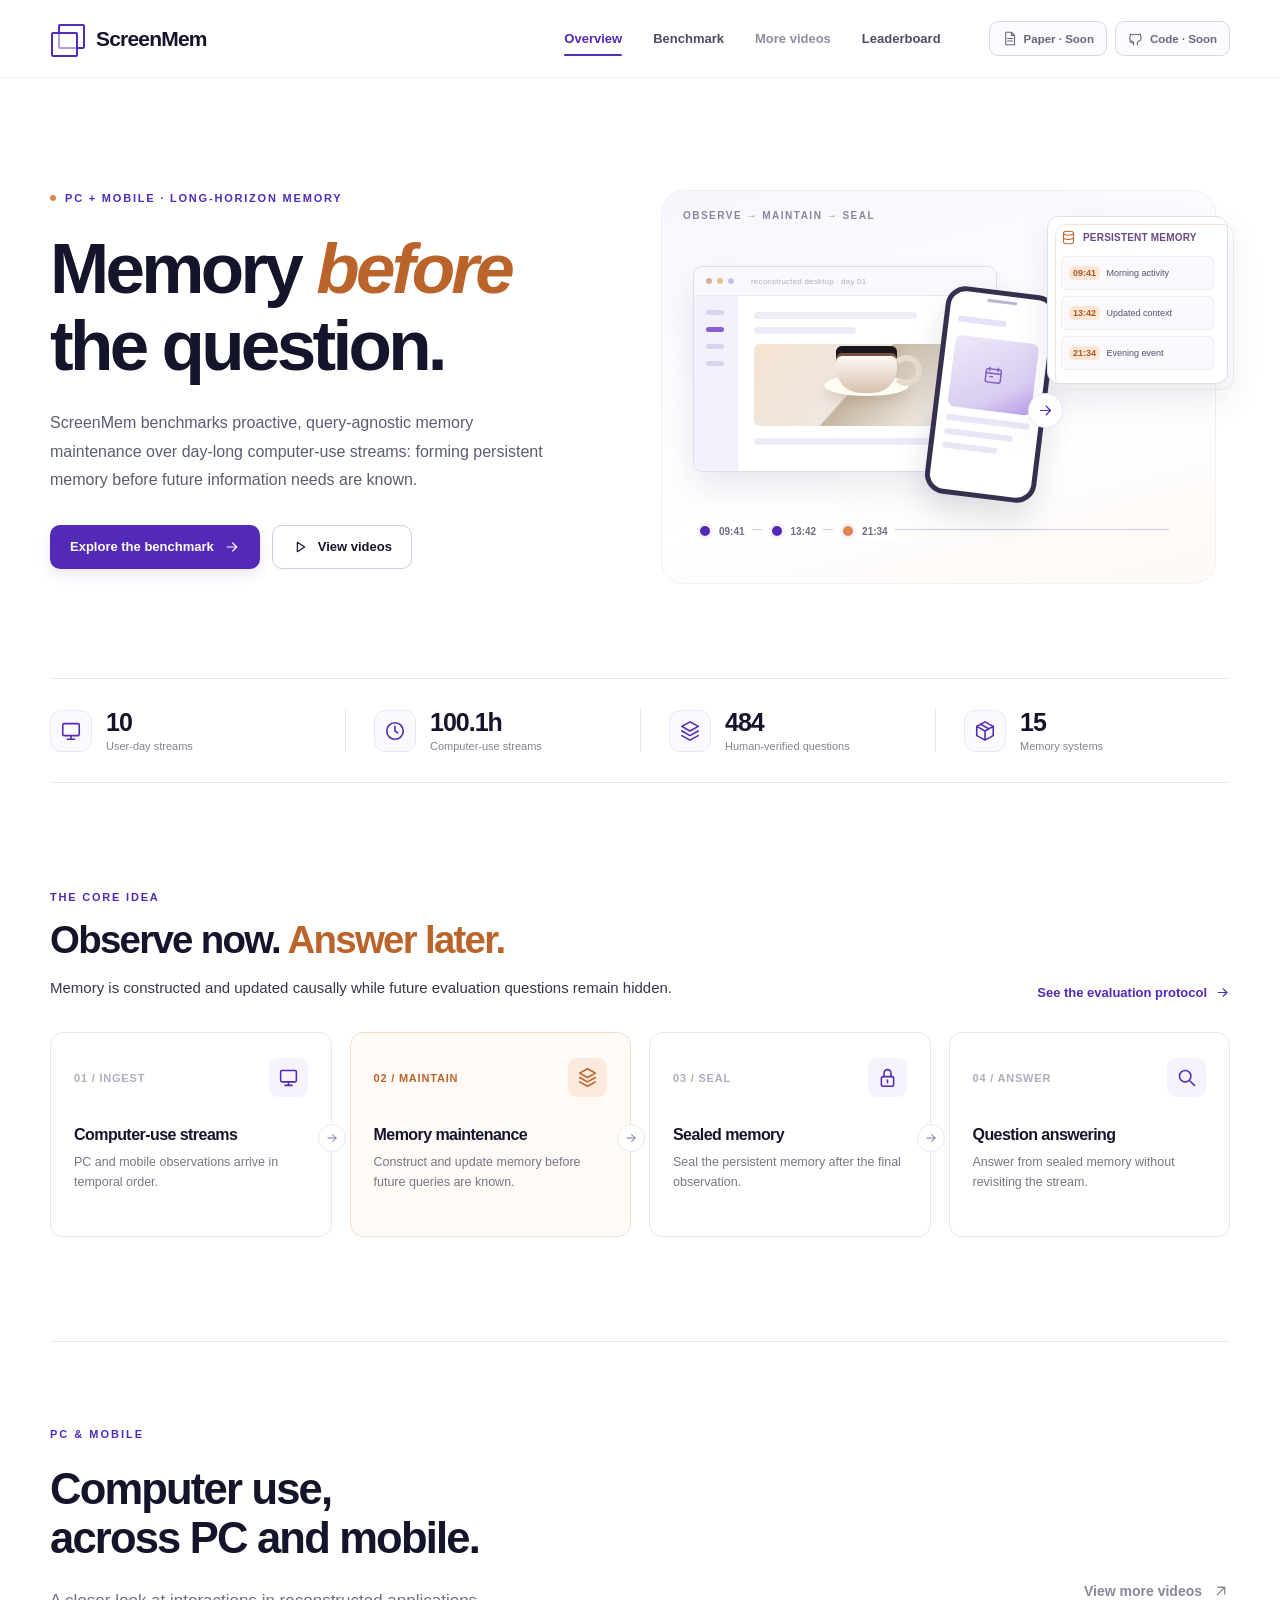
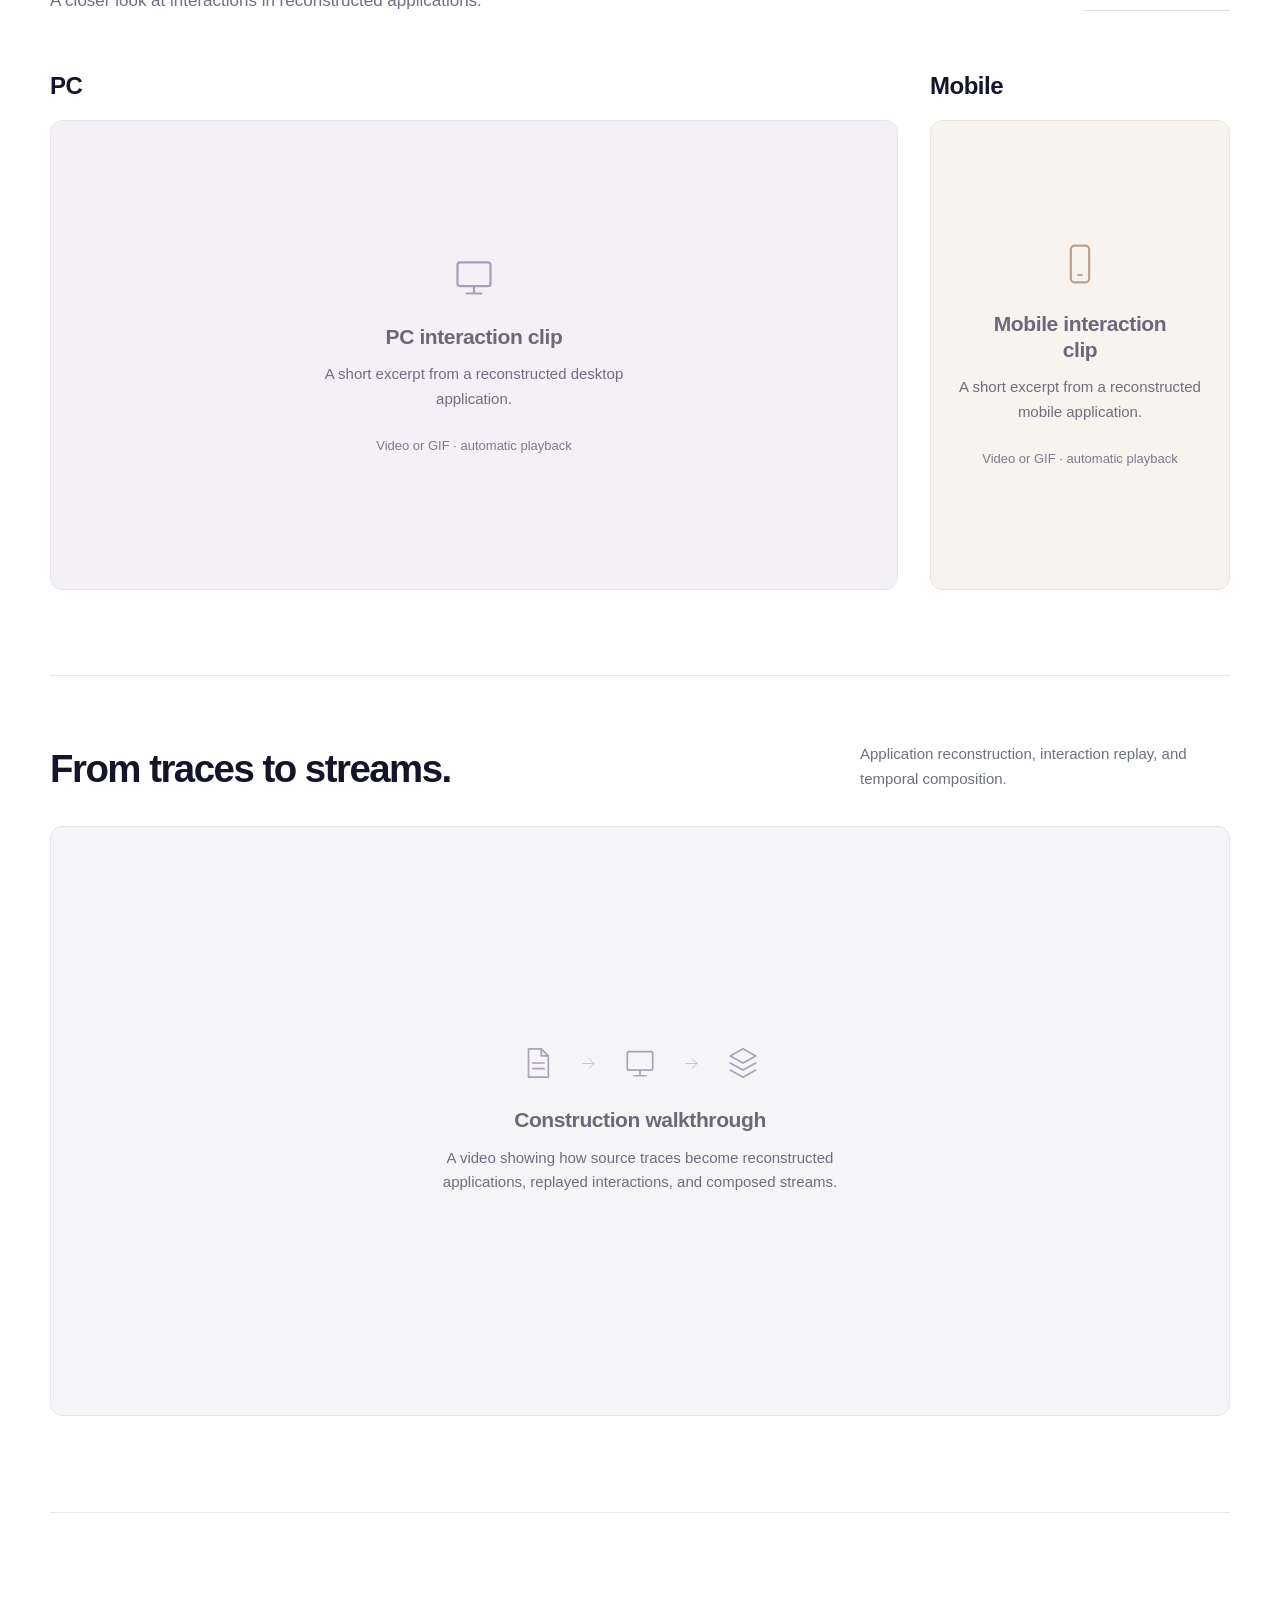
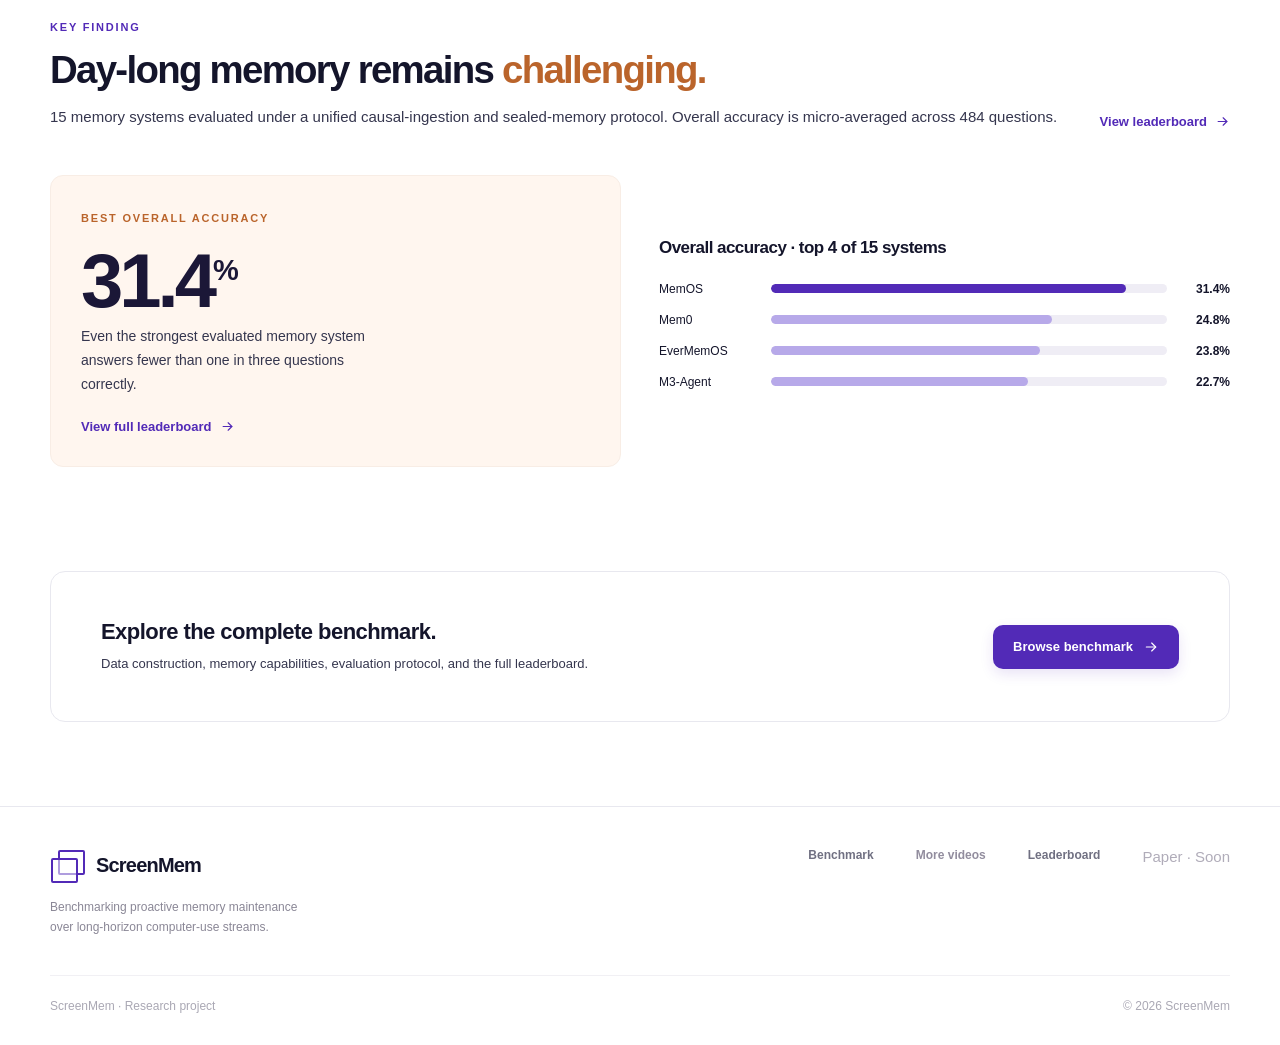
==== index.html @ 0acff1f8 "Add ScreenMem research website" ====
<!doctype html>
<html lang="en">
<head>
  <meta charset="utf-8"><meta name="viewport" content="width=device-width,initial-scale=1">
  <meta name="theme-color" content="#ffffff"><meta name="description" content="ScreenMem benchmarks proactive, query-agnostic memory maintenance across long-horizon PC and mobile computer-use streams.">
  <title>ScreenMem — Proactive Memory Maintenance</title>
  <link rel="icon" href="assets/favicon.svg" type="image/svg+xml"><link rel="stylesheet" href="styles.css?v=overview-1"><script src="media-config.js?v=overview-1" defer></script><script src="script.js?v=overview-1" defer></script>
</head>
<body data-page="overview">
<div id="site-header"></div>
<main>
  <section class="wrapper hero" aria-labelledby="hero-title">
    <div class="hero-copy">
      <span class="eyebrow"><span class="dot"></span>PC + MOBILE · LONG-HORIZON MEMORY</span>
      <h1 id="hero-title">Memory <em>before</em><br>the question.</h1>
      <p class="hero-subtitle">ScreenMem benchmarks proactive, query-agnostic memory maintenance over day-long computer-use streams: forming persistent memory before future information needs are known.</p>
      <div class="hero-actions"><a class="btn btn-primary" href="benchmark.html">Explore the benchmark <span data-icon="arrow-right"></span></a><a class="btn btn-outline" href="#videos"><span data-icon="play"></span> View videos</a></div>
    </div>
    <div class="hero-art fade-in" role="img" aria-label="Illustration of PC and mobile screen activity being condensed into persistent memory over a day">
      <div class="art-label">OBSERVE → MAINTAIN → SEAL</div>
      <div class="art-browser" aria-hidden="true">
        <div class="browser-top"><span class="window-dot"></span><span class="window-dot"></span><span class="window-dot"></span><span class="browser-url">reconstructed desktop · day 01</span></div>
        <div class="browser-body"><div class="browser-sidebar"><i></i><i></i><i></i><i></i></div><div class="browser-content"><div class="skeleton med"></div><div class="skeleton short"></div><div class="browser-photo"><div class="coffee-plate"></div></div><div class="skeleton long"></div></div></div>
      </div>
      <div class="art-phone" aria-hidden="true"><div class="phone-header"></div><div class="phone-image"><span data-icon="calendar"></span></div><div class="phone-lines"><span></span><span></span><span></span></div></div>
      <div class="flow-arr"><span data-icon="arrow-right"></span></div>
      <div class="memory-stack" aria-hidden="true"><div class="memory-heading"><span data-icon="database"></span> PERSISTENT MEMORY</div><div class="memory-row"><b>09:41</b> Morning activity</div><div class="memory-row"><b>13:42</b> Updated context</div><div class="memory-row"><b>21:34</b> Evening event</div></div>
      <div class="art-flowline"><span>09:41</span><span>13:42</span><span>21:34</span></div>
    </div>
  </section>
  <section class="wrapper stats-rail" aria-label="Benchmark in numbers">
    <div class="stat"><span class="stat-icon" data-icon="monitor"></span><div><div class="stat-number">10</div><div class="stat-label">User-day streams</div></div></div>
    <div class="stat"><span class="stat-icon" data-icon="clock"></span><div><div class="stat-number">100.1h</div><div class="stat-label">Computer-use streams</div></div></div>
    <div class="stat"><span class="stat-icon" data-icon="layers"></span><div><div class="stat-number">484</div><div class="stat-label">Human-verified questions</div></div></div>
    <div class="stat"><span class="stat-icon" data-icon="package"></span><div><div class="stat-number">15</div><div class="stat-label">Memory systems</div></div></div>
  </section>
  <section class="wrapper section" aria-labelledby="idea-title">
    <div class="section-row"><div class="section-head"><span class="eyebrow">THE CORE IDEA</span><h2 id="idea-title">Observe now. <span class="accent">Answer later.</span></h2><p>Memory is constructed and updated causally while future evaluation questions remain hidden.</p></div><a href="benchmark.html#protocol" class="text-link">See the evaluation protocol <span data-icon="arrow-right"></span></a></div>
    <div class="concept-grid" aria-label="Four-step evaluation pipeline">
      <article class="concept-step"><div class="step-top"><span class="step-count">01 / INGEST</span><span class="step-icon" data-icon="monitor"></span></div><h3>Computer-use streams</h3><p>PC and mobile observations arrive in temporal order.</p><span class="tiny-arrow" data-icon="arrow-right"></span></article>
      <article class="concept-step active"><div class="step-top"><span class="step-count">02 / MAINTAIN</span><span class="step-icon" data-icon="layers"></span></div><h3>Memory maintenance</h3><p>Construct and update memory before future queries are known.</p><span class="tiny-arrow" data-icon="arrow-right"></span></article>
      <article class="concept-step"><div class="step-top"><span class="step-count">03 / SEAL</span><span class="step-icon" data-icon="lock"></span></div><h3>Sealed memory</h3><p>Seal the persistent memory after the final observation.</p><span class="tiny-arrow" data-icon="arrow-right"></span></article>
      <article class="concept-step"><div class="step-top"><span class="step-count">04 / ANSWER</span><span class="step-icon" data-icon="search"></span></div><h3>Question answering</h3><p>Answer from sealed memory without revisiting the stream.</p></article>
    </div>
  </section>
  <section class="wrapper section-rule examples-intro" id="videos" aria-labelledby="videos-heading">
    <div>
      <span class="eyebrow">PC &amp; MOBILE</span>
      <h2 id="videos-heading">Computer use,<br>across PC and mobile.</h2>
      <p>A closer look at interactions in reconstructed applications.</p>
    </div>
    <a class="media-download" data-more-videos role="link" aria-disabled="true" tabindex="0" aria-label="View more videos — external collection to be added" title="External video collection · link pending">View more videos <span data-icon="arrow-up-right"></span></a>
  </section>

  <section class="wrapper examples-platforms" aria-label="PC and mobile examples">
    <figure class="platform-example platform-pc">
      <figcaption><h3>PC</h3></figcaption>
      <div class="media-stage media-pc" data-media-slot="pc">
        <div class="media-pending" data-media-pending role="status">
          <span class="media-symbol" data-icon="monitor"></span>
          <h4>PC interaction clip</h4>
          <p>A short excerpt from a reconstructed desktop application.</p>
          <span class="media-format">Video or GIF · automatic playback</span>
        </div>
      </div>
    </figure>
    <figure class="platform-example platform-mobile">
      <figcaption><h3>Mobile</h3></figcaption>
      <div class="media-stage media-mobile" data-media-slot="mobile">
        <div class="media-pending" data-media-pending role="status">
          <span class="media-symbol" data-icon="mobile"></span>
          <h4>Mobile interaction clip</h4>
          <p>A short excerpt from a reconstructed mobile application.</p>
          <span class="media-format">Video or GIF · automatic playback</span>
        </div>
      </div>
    </figure>
  </section>

  <section class="wrapper construction-section" id="construction-video" aria-labelledby="construction-video-heading">
    <div class="construction-intro">
      <h2 id="construction-video-heading">From traces to streams.</h2>
      <p>Application reconstruction, interaction replay, and temporal composition.</p>
    </div>
    <div class="media-stage media-construction" data-media-slot="construction">
      <div class="media-pending" data-media-pending role="status">
        <span class="construction-sequence" aria-hidden="true"><span data-icon="document"></span><span data-icon="arrow-right"></span><span data-icon="monitor"></span><span data-icon="arrow-right"></span><span data-icon="layers"></span></span>
        <h3>Construction walkthrough</h3>
        <p>A video showing how source traces become reconstructed applications, replayed interactions, and composed streams.</p>
      </div>
    </div>
  </section>
  <section class="wrapper section section-rule" aria-labelledby="result-title">
    <div class="section-row"><div class="section-head"><span class="eyebrow">KEY FINDING</span><h2 id="result-title">Day-long memory remains <span class="accent">challenging.</span></h2><p>15 memory systems evaluated under a unified causal-ingestion and sealed-memory protocol. Overall accuracy is micro-averaged across 484 questions.</p></div><a href="leaderboard.html" class="text-link">View leaderboard <span data-icon="arrow-right"></span></a></div>
    <div class="result-teaser"><div class="result-statement"><span class="eyebrow apricot">BEST OVERALL ACCURACY</span><div class="big-percent">31.4<sup>%</sup></div><p>Even the strongest evaluated memory system answers fewer than one in three questions correctly.</p><a href="leaderboard.html" class="text-link">View full leaderboard <span data-icon="arrow-right"></span></a></div>
      <div class="result-ticks"><h3>Overall accuracy · top 4 of 15 systems</h3>
        <div class="result-row"><span>MemOS</span><div class="bar-track"><div class="bar-fill best" data-bar="31.4"></div></div><strong>31.4%</strong></div>
        <div class="result-row"><span>Mem0</span><div class="bar-track"><div class="bar-fill" data-bar="24.8"></div></div><strong>24.8%</strong></div>
        <div class="result-row"><span>EverMemOS</span><div class="bar-track"><div class="bar-fill" data-bar="23.8"></div></div><strong>23.8%</strong></div>
        <div class="result-row"><span>M3-Agent</span><div class="bar-track"><div class="bar-fill" data-bar="22.7"></div></div><strong>22.7%</strong></div>
      </div>
    </div>
  </section>
  <section class="wrapper home-next"><div><h3>Explore the complete benchmark.</h3><p>Data construction, memory capabilities, evaluation protocol, and the full leaderboard.</p></div><a class="btn btn-primary" href="benchmark.html">Browse benchmark <span data-icon="arrow-right"></span></a></section>
</main>
<div id="site-footer"></div>
</body>
</html>
---- styles.css ----
:root{
  --ink:#14152b; --ink-soft:#35364e; --muted:#6c7083; --subtle:#9093a4;
  --purple:#522ab7; --purple-dark:#3f1b96; --purple-2:#7c5cda;
  --apricot:#dc854e; --apricot-dark:#ba642b;
  --lilac:#f6f3fc; --lilac-2:#eeebf8; --peach:#fff6ef; --peach-2:#fce7d5;
  --line:#e8e8ef; --line-strong:#d9d8e7; --white:#fff;
  --radius:16px; --shadow:0 14px 44px rgba(24,21,65,.058);
  --content:1180px;
}
*{box-sizing:border-box}html{scroll-behavior:smooth}body{margin:0;background:#fff;color:var(--ink);font-family:Inter,-apple-system,BlinkMacSystemFont,"Segoe UI",Arial,sans-serif;font-size:15px;-webkit-font-smoothing:antialiased}a{color:inherit;text-decoration:none}button,input,select{font:inherit}button{cursor:pointer}button:disabled{cursor:not-allowed}img{max-width:100%;display:block}svg{display:block}::selection{background:#e6dbfc;color:#231451}
.wrapper{width:min(var(--content),calc(100% - 88px));margin-inline:auto}.visually-hidden{position:absolute!important;width:1px;height:1px;clip:rect(0,0,0,0);overflow:hidden;white-space:nowrap}.muted{color:var(--muted)}.accent{color:var(--apricot-dark)}.purple{color:var(--purple)}
.site-header{height:78px;position:sticky;top:0;z-index:80;background:rgba(255,255,255,.965);backdrop-filter:blur(18px);border-bottom:1px solid #efedf3}.header-inner{height:100%;display:flex;align-items:center;gap:30px}.brand{display:inline-flex;align-items:center;gap:12px;white-space:nowrap;flex-shrink:0;font-size:21px;font-weight:780;letter-spacing:-.8px}.brand-mark{position:relative;display:inline-block;width:34px;height:34px;flex:0 0 34px}.brand-mark:before,.brand-mark:after{content:"";position:absolute;border:2.6px solid var(--purple);border-radius:2px;width:23px;height:21px}.brand-mark:before{top:2px;left:8px}.brand-mark:after{top:10px;left:1px;background:#ffffff8a}
.nav-links{display:flex;gap:31px;align-items:center;margin-left:auto}.nav-link{position:relative;font-size:13px;color:#4c4d61;font-weight:600;white-space:nowrap;padding:30px 0}.nav-link:hover,.nav-link.active{color:var(--purple)}.nav-link.active:after{content:"";position:absolute;bottom:20px;left:0;right:0;height:2px;background:var(--purple);border-radius:4px}.nav-actions{display:flex;gap:8px;margin-left:18px}.soon-chip{border:1px solid var(--line-strong);font-size:11.5px;font-weight:650;padding:9px 12px;border-radius:9px;color:#67687a;background:#fafaff;display:flex;align-items:center;gap:7px;white-space:nowrap}.soon-chip svg{width:15px;height:15px}.menu-toggle{display:none;border:1px solid var(--line);background:white;border-radius:10px;padding:8px;color:var(--ink)}
.btn{display:inline-flex;align-items:center;justify-content:center;gap:10px;padding:13px 19px;border-radius:10px;border:1px solid transparent;font-size:13px;font-weight:720;line-height:1;transition:transform .2s,box-shadow .2s,background .2s;white-space:nowrap}.btn:hover{transform:translateY(-2px)}.btn-primary{color:#fff;background:var(--purple);box-shadow:0 5px 13px rgba(82,42,183,.13)}.btn-primary:hover{background:var(--purple-dark);box-shadow:0 10px 22px rgba(82,42,183,.16)}.btn-outline{color:var(--ink);background:#fff;border-color:#cecadf}.btn-outline:hover{border-color:var(--purple);background:#faf9fe}.btn-light{background:#faf8ff;color:var(--purple);border-color:#e8e0fa}.btn svg{width:16px;height:16px}.text-link{display:inline-flex;gap:8px;align-items:center;color:var(--purple);font-size:13px;font-weight:720}.text-link:hover{text-decoration:underline;text-underline-offset:4px}.text-link svg{width:15px;height:15px;transition:transform .2s}.text-link:hover svg{transform:translateX(4px)}.eyebrow{display:inline-flex;align-items:center;gap:9px;font-size:11px;font-weight:800;letter-spacing:1.8px;color:var(--purple);text-transform:uppercase}.eyebrow .dot{width:6px;height:6px;background:var(--apricot);border-radius:50%}.eyebrow.apricot{color:var(--apricot-dark)}
h1,h2,h3,p{margin-top:0}h1,h2,h3{letter-spacing:-1px}h1{font-size:clamp(44px,5.55vw,74px);line-height:1.085;font-weight:810;letter-spacing:-3.7px}h1 em{font-style:italic;color:var(--apricot-dark);font-weight:760}h2{font-size:clamp(30px,3vw,42px);line-height:1.18;font-weight:790;letter-spacing:-1.7px}h3{font-size:19px;font-weight:750;line-height:1.24;letter-spacing:-.55px}p{color:var(--ink-soft);line-height:1.7}.section{padding:104px 0}.section-sm{padding:72px 0}.section-head{margin-bottom:38px}.section-head.center{text-align:center}.section-head h2{margin:13px 0 12px}.section-head p{font-size:15px;margin-bottom:0}.section-row{display:flex;justify-content:space-between;align-items:end;gap:26px;margin-bottom:32px}.section-row .section-head{margin:0}.section-rule{border-top:1px solid var(--line)}
/* HOME: hero */
.hero{display:grid;grid-template-columns:.95fr 1.05fr;align-items:center;gap:58px;padding-top:76px;padding-bottom:76px;min-height:600px}.hero .eyebrow{margin-bottom:26px}.hero h1{margin:0 0 25px}.hero-subtitle{max-width:500px;font-size:16px;line-height:1.78;color:#595d72;margin-bottom:30px}.hero-actions{display:flex;align-items:center;gap:12px}
.hero-art{position:relative;min-height:412px;isolation:isolate}.hero-art:before{content:"";position:absolute;inset:18px 14px 0 20px;background:linear-gradient(165deg,#f9f7fd 5%,#fff 65%,#fdf8f4 100%);border:1px solid #f2eff8;border-radius:23px;z-index:-1}.art-label{position:absolute;top:38px;left:42px;color:#89859c;font-weight:750;font-size:10px;letter-spacing:1.5px}.art-browser{position:absolute;left:52px;top:94px;width:304px;height:206px;background:white;border:1px solid #dedceb;border-radius:10px;box-shadow:0 16px 32px rgba(38,25,82,.09);overflow:hidden}.browser-top{height:29px;display:flex;align-items:center;gap:5px;padding:0 12px;border-bottom:1px solid #edeaf7;background:#faf8ff}.window-dot{width:6px;height:6px;border-radius:50%;background:#c8c0e7}.window-dot:first-child{background:#d7b0a0}.window-dot:nth-child(2){background:#e4c188}.browser-url{font-size:8px;letter-spacing:.2px;color:#b0adc2;margin-left:12px}.browser-body{display:flex;height:calc(100% - 29px)}.browser-sidebar{width:44px;background:#f4f1fc;border-right:1px solid #ece7f8;padding:14px 12px;display:grid;align-content:start;gap:12px}.browser-sidebar i{width:18px;height:5px;border-radius:10px;background:#d9d3ee}.browser-sidebar i:nth-child(2){background:#875ed7}.browser-content{padding:16px;flex:1}.skeleton{height:7px;background:#eeeaf8;border-radius:5px;margin:0 0 8px}.skeleton.short{width:45%}.skeleton.med{width:72%}.skeleton.long{width:95%}.browser-photo{height:82px;margin:10px 0 12px;border-radius:6px;background:linear-gradient(132deg,#f4e3d1,#efe7e1 46%,#c5b6a2 47%,#ece6dd 77%);display:flex;align-items:center;justify-content:center;position:relative;overflow:hidden}.coffee-plate{width:85px;height:21px;border-radius:50%;background:#fefbf4;box-shadow:0 5px 13px #92775e47;position:relative}.coffee-plate:before{content:"";width:61px;height:47px;border-radius:6px 6px 25px 25px;background:linear-gradient(180deg,#fffdf7 18%,#d6c0ad 100%);position:absolute;left:12px;bottom:3px;box-shadow:inset 0 7px 0 #1b161b,inset 0 10px 0 #765341}.coffee-plate:after{content:"";width:19px;height:19px;border:6px solid #e8dacd;border-left-color:transparent;border-radius:50%;position:absolute;left:67px;bottom:10px}.art-phone{position:absolute;width:112px;height:209px;left:294px;top:118px;border:5px solid #36304f;border-radius:20px;background:#fff;transform:rotate(7deg);box-shadow:0 18px 30px rgba(26,26,60,.12);padding:12px 9px;z-index:2}.art-phone:before{content:"";position:absolute;top:5px;left:36px;width:30px;height:3px;background:#bbb6d2;border-radius:10px}.phone-header{height:6px;width:58%;background:#e8e2f8;border-radius:8px;margin:13px 0}.phone-image{height:72px;background:linear-gradient(150deg,#efe8fa,#d9ccf1 70%,#b69eea);border-radius:7px;display:flex;align-items:center;justify-content:center;color:#7c61bf}.phone-lines span{height:6px;border-radius:5px;background:#eae5f7;display:block;margin-top:8px}.phone-lines span:nth-child(2){width:82%}.phone-lines span:nth-child(3){width:65%}
.memory-stack{position:absolute;right:2px;top:44px;width:181px;z-index:3;background:#fff;border:1px solid #e4dbea;border-radius:12px;padding:13px;box-shadow:0 16px 34px rgba(53,35,99,.10)}.memory-stack:before{content:"";position:absolute;inset:7px -7px -7px 7px;border:1px solid #f3e4da;border-radius:12px;z-index:-1}.memory-heading{display:flex;gap:7px;align-items:center;font-size:10px;color:#6a4884;font-weight:800;letter-spacing:.2px;margin-bottom:11px}.memory-heading svg{width:15px;height:15px;color:var(--apricot-dark)}.memory-row{background:#fbf8fe;border-radius:6px;border:1px solid #f0ebf6;padding:9px 7px;font-size:9px;color:#53506d;margin-top:6px;white-space:nowrap;overflow:hidden;text-overflow:ellipsis}.memory-row b{display:inline-block;border-radius:5px;background:var(--peach-2);padding:2px 4px;color:#aa562a;margin-right:4px}.art-flowline{position:absolute;left:49px;right:41px;bottom:45px;display:flex;align-items:center;gap:10px;color:#6e6b85;font-size:10px;font-weight:650}.art-flowline:before{content:"";height:1px;background:#cec8e7;position:absolute;left:18px;right:20px;top:6px;z-index:-1}.art-flowline span{background:#fff;padding:0 7px;display:flex;gap:6px;align-items:center}.art-flowline span:before{content:"";width:10px;height:10px;background:var(--purple);border:3px solid #f5f1fd;border-radius:50%}.art-flowline span:last-child:before{background:var(--apricot)}.flow-arr{position:absolute;top:221px;right:167px;z-index:4;background:#fff;border:1px solid #e8e1f7;border-radius:50%;width:35px;height:35px;display:flex;align-items:center;justify-content:center;color:var(--purple);box-shadow:var(--shadow)}.flow-arr svg{width:17px;height:17px}
/* Stats */
.stats-rail{display:grid;grid-template-columns:repeat(4,1fr);gap:0;padding:30px 0;border-top:1px solid var(--line);border-bottom:1px solid var(--line)}.stat{display:flex;align-items:center;gap:14px;padding-left:28px;border-left:1px solid var(--line);min-width:0}.stat:first-child{border-left:0;padding-left:0}.stat-icon{display:flex;align-items:center;justify-content:center;width:42px;height:42px;border:1px solid #ede6f8;border-radius:11px;background:#fbf9fe;color:var(--purple);flex:0 0 42px}.stat-icon svg{width:22px;height:22px}.stat-number{font-size:25px;font-weight:790;line-height:1.05;letter-spacing:-1px}.stat-label{font-size:11px;color:#858393;margin-top:5px;white-space:nowrap}
/* Concept */
.concept-grid{display:grid;grid-template-columns:repeat(4,1fr);gap:18px}.concept-step{position:relative;padding:25px 23px 24px;border:1px solid var(--line);border-radius:13px;min-height:205px;background:#fff}.concept-step.active{background:#fffaf6;border-color:#f1decf}.step-top{display:flex;align-items:center;justify-content:space-between}.step-count{font-size:11px;font-weight:750;color:#afacc0;letter-spacing:.8px}.concept-step.active .step-count{color:var(--apricot-dark)}.step-icon{display:flex;width:39px;height:39px;align-items:center;justify-content:center;background:var(--lilac);color:var(--purple);border-radius:9px}.concept-step.active .step-icon{background:#fcebdc;color:var(--apricot-dark)}.step-icon svg{width:21px;height:21px}.concept-step h3{font-size:16px;margin:28px 0 8px}.concept-step p{font-size:12.5px;line-height:1.57;color:#767688;margin:0}.concept-step .tiny-arrow{position:absolute;right:-15px;top:45%;z-index:5;width:28px;height:28px;background:#fff;border-radius:50%;border:1px solid var(--line);display:flex;align-items:center;justify-content:center;color:#8174ab}.concept-step .tiny-arrow svg{width:14px;height:14px}
.result-teaser{display:grid;grid-template-columns:1fr 1fr;gap:38px;align-items:center;padding-top:14px}.result-statement{padding:32px 30px;background:var(--peach);border-radius:13px;border:1px solid #f8ede5}.result-statement .big-percent{font-size:76px;line-height:1;letter-spacing:-4px;font-weight:800;color:#1b1737;margin:18px 0 6px}.result-statement .big-percent sup{font-size:29px;vertical-align:top;margin-top:13px;display:inline-block}.result-statement p{font-size:14px;max-width:310px;margin-bottom:20px}.result-ticks{padding:16px 0}.result-ticks h3{font-size:17px;margin:0 0 24px}.result-row{display:grid;grid-template-columns:99px 1fr 50px;align-items:center;gap:13px;font-size:12px;margin-bottom:17px}.result-row strong{font-size:12px;text-align:right}.bar-track{height:9px;border-radius:12px;background:#efedf5;overflow:hidden}.bar-fill{height:100%;background:#b7a9e9;border-radius:12px}.bar-fill.best{background:var(--purple)}
.home-next{padding:46px 50px;margin-bottom:84px;border:1px solid var(--line);border-radius:15px;display:flex;justify-content:space-between;align-items:center;gap:25px}.home-next h3{font-size:22px;margin-bottom:8px}.home-next p{font-size:13px;margin-bottom:0}
/* Pages */
.page-hero{padding:75px 0 53px}.page-hero .eyebrow{margin-bottom:20px}.page-hero h1{font-size:clamp(41px,4.5vw,59px);letter-spacing:-2.7px;line-height:1.16;margin:0 0 20px;max-width:850px}.page-hero p{max-width:750px;font-size:16px;line-height:1.8;color:#737386;margin:0}.page-hero.split{display:flex;justify-content:space-between;gap:40px;align-items:flex-end}.page-hero.split p{max-width:630px}.small-meta{font-size:11px;color:#9996a5}.page-stat-strip{display:flex;gap:0;align-items:stretch;margin-top:38px;border:1px solid var(--line);border-radius:13px;overflow:hidden}.page-stat{flex:1;padding:19px 24px;border-right:1px solid var(--line)}.page-stat:last-child{border-right:0}.page-stat b{font-size:29px;letter-spacing:-1px;color:var(--purple);font-weight:770}.page-stat small{display:block;color:#888999;font-size:11px;margin-top:4px}
.panel{border:1px solid var(--line);border-radius:15px;background:#fff}.panel-soft{background:#fdfcff}.panel-peach{background:#fffbf7;border-color:#f4e8df}.panel-pad{padding:29px 31px}.section-caption{font-size:11px;color:#9593a1;line-height:1.5;margin-top:13px}.two-col{display:grid;grid-template-columns:1fr 1fr;gap:24px}.three-col{display:grid;grid-template-columns:repeat(3,1fr);gap:20px}.soft-label{font-size:10.5px;color:#8781a6;font-weight:800;letter-spacing:1.3px;text-transform:uppercase}.figure-frame{border:1px solid var(--line);border-radius:14px;background:#fff;padding:16px}.figure-frame img{width:100%;border-radius:5px;object-fit:contain}.figure-frame figcaption{display:flex;justify-content:space-between;align-items:center;gap:15px;padding:13px 8px 3px;color:#77768b;font-size:11px;line-height:1.5}.figure-frame figcaption strong{color:#3f3d56}.figure-frame figcaption a{color:var(--purple);font-weight:750}.figure-caption{display:block;font-size:12px;color:#898899;line-height:1.6;margin-top:13px}.fig-callout{background:#fff9f3;border:1px solid #f4e6d9;border-radius:13px;padding:23px 25px;display:flex;gap:14px;align-items:flex-start}.fig-callout svg{width:21px;height:21px;color:var(--apricot-dark);flex:0 0 21px}.fig-callout h3{font-size:15px;margin:0 0 6px}.fig-callout p{font-size:12.5px;margin:0;color:#777182}
.cap-grid{display:grid;grid-template-columns:repeat(4,1fr);gap:16px}.cap-card{border:1px solid var(--line);padding:23px 19px;border-radius:12px;min-height:180px}.cap-card .cap-icon{color:var(--purple);width:24px;height:24px;margin-bottom:19px}.cap-card h3{font-size:15px;min-height:39px;margin-bottom:10px}.cap-card p{font-size:12.5px;color:#838294;line-height:1.6;margin:0}.protocol-row{display:grid;grid-template-columns:1fr 1fr 1fr;gap:18px}.protocol-step{padding:25px 23px;border:1px solid var(--line);border-radius:13px;position:relative}.protocol-step .no{font-size:12px;color:var(--purple);font-weight:800;margin-bottom:26px}.protocol-step h3{font-size:17px;margin-bottom:8px}.protocol-step p{font-size:12.5px;color:#81808f;margin-bottom:0}.protocol-step .label-pill{background:var(--peach);border-radius:7px;font-size:10px;color:var(--apricot-dark);display:inline-block;padding:5px 9px;margin-top:14px;font-weight:700}
details.research-detail{border:1px solid var(--line);border-radius:12px;padding:0 21px;background:white;margin-top:20px}details.research-detail summary{list-style:none;cursor:pointer;padding:19px 0;font-weight:700;font-size:13px;display:flex;align-items:center;justify-content:space-between}details.research-detail summary::-webkit-details-marker{display:none}details.research-detail summary svg{width:18px;height:18px;color:var(--purple);transition:transform .2s}details[open].research-detail summary svg{transform:rotate(180deg)}details.research-detail .detail-body{padding:0 0 21px;font-size:13px;line-height:1.7;color:var(--muted)}
/* Leaderboard */
.lb-toolbar{display:flex;align-items:center;justify-content:space-between;flex-wrap:wrap;gap:15px;margin-bottom:18px}.lb-controls{display:flex;align-items:center;gap:10px;flex-wrap:wrap}.search-wrap{position:relative}.search-wrap svg{position:absolute;left:13px;top:13px;width:16px;height:16px;color:#9790a7}.search-wrap input{height:43px;min-width:240px;border:1px solid var(--line-strong);border-radius:9px;padding:0 12px 0 39px;outline:none;font-size:12px;color:var(--ink)}.search-wrap input:focus{border-color:var(--purple);box-shadow:0 0 0 3px #ede6fd}.lb-select{height:43px;border:1px solid var(--line-strong);border-radius:9px;background:#fff;color:#535267;padding:0 35px 0 13px;font-size:12px;outline:none;max-width:250px}.lb-select:focus{border-color:var(--purple)}.lb-download{height:43px;padding:0 15px;border:1px solid var(--line-strong);background:white;color:var(--purple);font-size:12px;font-weight:750;border-radius:9px;display:flex;align-items:center;gap:7px}.lb-download svg{width:15px;height:15px}.lb-download:hover{background:var(--lilac)}.lb-switches{display:flex;gap:6px;background:var(--lilac);padding:4px;border-radius:9px}.lb-switch{border:0;background:transparent;border-radius:6px;padding:8px 13px;color:#8b859a;font-size:12px;font-weight:700}.lb-switch[aria-pressed="true"]{background:white;color:var(--purple);box-shadow:0 1px 7px #0000000b}.lb-table-wrap{overflow-x:auto;border:1px solid var(--line);border-radius:14px}.lb-table{width:100%;border-collapse:collapse;min-width:640px;text-align:left}.lb-table thead{background:#faf9fc}.lb-table th{font-size:10.5px;letter-spacing:.7px;text-transform:uppercase;color:#858192;font-weight:800;padding:17px 23px;border-bottom:1px solid var(--line)}.lb-table td{padding:16px 23px;border-bottom:1px solid #f0eff4;font-size:12.5px;color:#666276}.lb-table tbody tr:last-child td{border-bottom:0}.lb-table .rank{color:#a9a5b4;font-weight:770}.lb-table .system-name{font-size:13px;color:var(--ink);font-weight:760}.lb-table .type-cell{color:#a5a0b1;font-size:11px}.lb-table .score-col{font-size:14px;font-weight:800;color:var(--ink)}.lb-table .best-row{background:#faf8ff}.lb-table .best-row .system-name,.lb-table .best-row .score-col{color:var(--purple)}.lb-table .focus-col{background:#fcfaff}.lb-table .tiny-badge{display:inline-block;font-size:9px;background:#ede6fe;color:var(--purple);padding:4px 6px;border-radius:5px;margin-left:8px;vertical-align:middle;font-weight:780}.lb-table tbody tr:hover{background:#fdfcfe}.lb-table tbody tr.best-row:hover{background:#f7f3ff}.lb-empty{padding:42px;text-align:center;color:#9290a1;font-size:13px}.lb-table-foot{display:flex;justify-content:space-between;gap:15px;margin-top:15px;color:#8d8b9b;font-size:11px}.lb-context{display:grid;grid-template-columns:1fr 1fr;gap:23px}.lb-context .panel-pad{min-height:136px}.lb-context h3{font-size:16px;margin-bottom:9px}.lb-context p{font-size:12px;color:#858394;margin:0}
/* Footer and misc */
.site-footer{border-top:1px solid var(--line);padding:41px 0 32px;background:#fff}.footer-top{display:flex;justify-content:space-between;gap:30px;align-items:start}.footer-brand .brand{font-size:20px}.footer-brand p{font-size:12px;line-height:1.65;color:#8a8796;max-width:270px;margin:13px 0 0}.footer-links{display:flex;gap:42px}.footer-links a{font-size:12px;color:#707082;font-weight:650}.footer-links a:hover{color:var(--purple)}.footer-links .muted-link{color:#b0acb9;cursor:default}.footer-bottom{margin-top:37px;border-top:1px solid #f1f0f4;padding-top:23px;display:flex;justify-content:space-between;color:#aaa8b4;font-size:10.5px}.footer-bottom span:first-child{max-width:660px}.toast{position:fixed;bottom:23px;left:50%;transform:translate(-50%,20px);background:#231d3a;color:#fff;box-shadow:0 10px 30px #0002;border-radius:9px;padding:12px 18px;font-size:12px;z-index:300;opacity:0;pointer-events:none;transition:opacity .2s,transform .2s}.toast.visible{opacity:1;transform:translate(-50%,0)}.fade-in{animation:fade .45s ease both}@keyframes fade{from{opacity:0;transform:translateY(8px)}to{opacity:1;transform:translateY(0)}}
@media(min-width:1350px){.hero{gap:85px}.hero-art{transform:scale(1.015)}}
@media(max-width:1100px){.nav-links{gap:17px}.nav-actions{margin-left:3px}.brand{font-size:19px}.wrapper{width:min(var(--content),calc(100% - 64px))}.hero{gap:20px}.hero h1{font-size:clamp(44px,5vw,66px)}.art-browser{left:26px}.art-phone{left:266px}.memory-stack{right:-3px}.art-flowline{left:24px}.footer-links{gap:23px}}
@media(max-width:850px){.wrapper{width:calc(100% - 42px)}.site-header{height:68px}.header-inner{gap:15px}.brand{font-size:18px}.nav-links{display:none}.nav-actions{margin-left:auto}.nav-actions .soon-chip{display:none}.menu-toggle{display:block}.site-header.menu-open{height:auto}.site-header.menu-open .header-inner{flex-wrap:wrap;padding-top:16px;padding-bottom:16px}.site-header.menu-open .nav-links{display:flex;order:10;flex-direction:column;align-items:stretch;width:100%;gap:0;margin:8px 0 0;border-top:1px solid var(--line)}.site-header.menu-open .nav-link{padding:13px 2px}.site-header.menu-open .nav-link.active:after{bottom:5px;right:auto;width:34px}.hero{grid-template-columns:1fr;padding:57px 0 50px;gap:20px}.hero h1{font-size:60px}.hero-subtitle{max-width:670px}.hero-art{max-width:600px;width:100%;margin:0 auto;min-height:394px}.stats-rail{grid-template-columns:repeat(2,1fr);row-gap:20px}.stat:nth-child(3){border-left:0;padding-left:0}.concept-grid{grid-template-columns:1fr 1fr}.concept-step:nth-child(2) .tiny-arrow{display:none}.result-teaser{grid-template-columns:1fr;gap:30px}.home-next{padding:31px}.page-hero{padding:52px 0 38px}.section{padding:70px 0}.section-sm{padding:54px 0}.cap-grid{grid-template-columns:repeat(2,1fr)}.three-col{grid-template-columns:1fr 1fr}.three-col>*:last-child{grid-column:1/-1}.lb-context{grid-template-columns:1fr}}
@media(max-width:590px){h1{letter-spacing:-2.4px}.hero h1{font-size:45px}.hero .eyebrow{margin-bottom:21px}.hero-subtitle{font-size:14px}.hero-actions{flex-wrap:wrap}.hero-art{transform:scale(.82);transform-origin:top left;width:122%;min-height:345px;margin-bottom:-60px}.stats-rail{padding:24px 0;gap:20px 7px}.stat{gap:9px;padding-left:13px}.stat-icon{width:35px;height:35px;flex-basis:35px}.stat-icon svg{width:18px;height:18px}.stat-number{font-size:20px}.stat-label{font-size:9.5px}.section{padding:61px 0}.section-sm{padding:46px 0}h2{font-size:30px}.concept-grid,.cap-grid,.three-col,.protocol-row,.metrics-top{grid-template-columns:1fr}.concept-step{min-height:150px}.concept-step h3{margin-top:16px}.concept-step .tiny-arrow{display:none}.home-next{display:block}.home-next .btn{margin-top:20px}.section-row{display:block}.section-row .text-link{margin-top:18px}.page-hero h1{font-size:40px;letter-spacing:-2px}.page-hero p{font-size:14px}.page-stat-strip{flex-wrap:wrap}.page-stat{min-width:50%;flex:0 0 50%;border-bottom:1px solid var(--line)}.page-stat:nth-child(2){border-right:0}.page-stat:nth-child(3),.page-stat:nth-child(4){border-bottom:0}.page-stat b{font-size:23px}.panel-pad,.chart-panel{padding:21px}.figure-frame{padding:7px}.figure-frame figcaption{display:block;padding:14px 9px}.figure-frame figcaption a{display:block;margin-top:7px}.result-statement .big-percent{font-size:62px}.lb-toolbar{align-items:stretch}.lb-controls{width:100%}.search-wrap{width:100%}.search-wrap input{width:100%}.lb-select{max-width:none;flex:1}.lb-download{flex:0 0 auto}.lb-switches{width:100%;justify-content:space-between}.lb-switch{flex:1}.footer-top{display:block}.footer-links{margin-top:29px;display:grid;grid-template-columns:repeat(3,1fr);gap:18px}.footer-bottom{display:block;line-height:1.7}.footer-bottom span{display:block}.footer-bottom span+span{margin-top:12px}}
@media(prefers-reduced-motion:reduce){*{scroll-behavior:auto!important;animation:none!important;transition:none!important}}
/* Small-screen hero illustration: compose the scene at native width, avoiding sideways scroll. */
@media(max-width:590px){
 .hero-art{width:100%;transform:none;min-height:433px;margin:4px auto 0}
 .hero-art:before{inset:4px 0 0 0}
 .hero-art .art-label{top:22px;left:20px}
 .hero-art .art-browser{left:16px;top:78px;width:239px;height:169px}
 .hero-art .art-browser .browser-content{padding:11px}
 .hero-art .art-browser .browser-photo{height:65px;margin:7px 0 8px}
 .hero-art .art-phone{left:auto;right:16px;top:107px;width:78px;height:163px;padding:11px 7px;border-width:4px}
 .hero-art .art-phone:before{left:25px;width:18px}
 .hero-art .art-phone .phone-header{margin:12px 0}
 .hero-art .art-phone .phone-image{height:53px}
 .hero-art .memory-stack{right:auto;left:60px;top:278px;width:224px;padding:9px 12px}
 .hero-art .memory-heading{margin-bottom:5px}
 .hero-art .memory-row{margin-top:4px;padding:6px 7px;font-size:9px}
 .hero-art .flow-arr{left:calc(50% - 18px);right:auto;top:251px;transform:rotate(90deg)}
 .hero-art .art-flowline{left:20px;right:14px;bottom:9px}
}
.cap-icon{display:flex!important;align-items:center}
@media(max-width:590px){
 .hero-art .art-browser{border-color:#ccc5dd;box-shadow:0 12px 23px rgba(39,27,76,.10)}
 .hero-art .memory-stack{border-color:#e0d6ed;box-shadow:0 12px 23px rgba(39,27,76,.10)}
 .hero-art .memory-row{color:#58526e;background:#f9f6fe}
}


/* Examples: two uninterrupted media surfaces and one construction film. */
.examples-intro{padding:82px 0 56px;display:flex;align-items:flex-end;justify-content:space-between;gap:36px}
.examples-intro .eyebrow{font-size:11px;margin-bottom:25px;letter-spacing:2px}
.examples-intro h2{font-size:clamp(32px,3.4vw,46px);letter-spacing:-1.8px;line-height:1.12;margin:0 0 24px}
.examples-intro p{font-size:17px;line-height:1.7;color:var(--muted);margin:0;max-width:580px}
.media-download{display:inline-flex;align-items:center;gap:10px;flex-shrink:0;font-size:14px;font-weight:650;color:var(--purple);padding:10px 0;border-bottom:1px solid #cfc4e8;margin-bottom:4px}
.media-download svg{width:18px;height:18px}
.media-download[aria-disabled="true"]{color:#8b8795;border-color:#dedbe3;cursor:default}
.media-download:focus-visible{outline:2px solid var(--purple);outline-offset:6px}
.media-download[href]:hover{color:var(--purple-dark);border-color:var(--purple)}
.examples-platforms{--media-height:clamp(350px,38vw,470px);display:grid;grid-template-columns:minmax(0,1fr) minmax(0,300px);gap:32px;padding-bottom:85px}
.platform-example{margin:0;min-width:0}
.platform-example figcaption{margin:0 0 19px}
.platform-example figcaption h3{font-size:24px;font-weight:650;letter-spacing:-.5px;margin:0}
.media-stage{width:100%;position:relative;overflow:hidden;isolation:isolate;background:#f3f1f6;border:1px solid #e9e5ed;border-radius:12px}
.media-pc,.media-mobile{height:var(--media-height)}
.media-mobile{background:#f7f3ef;border-color:#ece5df}
.media-pending{position:absolute;inset:0;display:flex;flex-direction:column;justify-content:center;align-items:center;text-align:center;padding:32px;max-width:100%;color:#938c9d}
.media-pending[hidden]{display:none}
.media-symbol{display:flex;margin-bottom:25px;color:#a99cbd}
.media-symbol svg{width:44px;height:44px;stroke-width:1.2}
.media-mobile .media-symbol{color:#bba38d}
.media-pending :is(h3,h4){font-size:21px;font-weight:600;letter-spacing:-.4px;color:#6e667b;margin:0 0 12px;line-height:1.25}
.media-pending p{max-width:340px;font-size:15px;color:#736b7f;line-height:1.65;margin:0}
.media-format{font-size:13px;line-height:1.5;color:#81778f;margin-top:24px}
.media-mobile .media-pending{padding:26px}
.media-mobile .media-pending :is(h3,h4){max-width:200px}
.example-media{display:block;position:absolute;inset:0;width:100%;height:100%;object-fit:contain;opacity:0;background:#15131a}
.media-stage.has-media .example-media{opacity:1}
.construction-section{padding:66px 0 96px;border-top:1px solid var(--line)}
.construction-intro{display:flex;align-items:flex-end;justify-content:space-between;gap:40px;margin-bottom:34px}
.construction-intro h2{font-size:clamp(30px,3vw,40px);margin:0;font-weight:700;letter-spacing:-1.5px}
.construction-intro p{max-width:370px;font-size:15px;line-height:1.65;color:var(--muted);margin:0}
.media-construction{aspect-ratio:16/8;background:#f5f4f6;border-color:#e7e4ea}
.media-construction .media-pending p{max-width:470px}
.construction-sequence{display:flex;align-items:center;gap:25px;margin-bottom:27px;color:#aaa1b7}
.construction-sequence svg{height:34px;width:34px;stroke-width:1.2}
.construction-sequence>span:nth-child(even) svg{height:19px;width:19px;color:#c7c0d0}

/* Use normal prose and open columns for supporting research content. */
.construction-steps{margin-top:34px}
.construction-steps .panel,.lb-context .panel,.note-panel{border:0;border-radius:0;padding:24px 0;background:transparent;border-top:1px solid var(--line)}
.construction-steps .panel h3{font-size:18px}
.construction-steps .panel p{font-size:14px!important;line-height:1.7}
.lb-context p,.note-panel p{font-size:14px;line-height:1.7;color:var(--muted)}
.chart-panel .chart-sub{font-size:13px;color:var(--muted);line-height:1.7}
.figure-frame figcaption{font-size:13px}
.footer-bottom{font-size:12px}
@media(max-width:1000px){
 .examples-intro{display:block;padding-top:64px}
 .media-download{margin:24px 0 0}
 .examples-platforms{grid-template-columns:minmax(0,1fr) minmax(0,240px);gap:24px}
 .media-mobile .media-pending{padding:20px}
 .construction-intro{display:block}
 .construction-intro p{max-width:none;margin-top:16px}
}
@media(max-width:590px){
 .examples-intro{padding:48px 0 40px}
 .examples-intro h2{font-size:32px;letter-spacing:-1.5px}
 .examples-intro p{font-size:15px}
 .media-download{font-size:13px}
 .examples-platforms{--media-height:320px;grid-template-columns:minmax(0,1fr) minmax(0,1fr);gap:14px;padding-bottom:48px}
 .platform-example figcaption h3{font-size:19px}
 .platform-example figcaption{margin-bottom:13px}
 .media-pending,.media-mobile .media-pending{padding:14px}
 .media-symbol{margin-bottom:20px}
 .media-symbol svg{width:31px;height:31px}
 .media-pending :is(h3,h4){font-size:16px;letter-spacing:-.2px;margin-bottom:10px}
 .media-pending p{font-size:12px;line-height:1.65}
 .media-format{font-size:11px;margin-top:18px}
 .construction-section{padding:43px 0 58px}
 .construction-intro{margin-bottom:25px}
 .construction-intro h2{font-size:29px}
 .construction-intro p{font-size:14px}
 .media-construction{aspect-ratio:4/3;min-height:250px}
 .media-construction .media-pending{padding:25px}
 .media-construction .media-pending :is(h3,h4){font-size:19px}
 .media-construction .media-pending p{font-size:13px}
 .construction-sequence{gap:17px;margin-bottom:23px}
 .construction-sequence svg{width:27px;height:27px}
}

/* More videos is an external collection shared by the navigation and overview. */
.nav-link[aria-disabled="true"],.footer-links a[aria-disabled="true"]{color:#928d9e;cursor:default}
[data-more-videos]:focus-visible{outline:2px solid var(--purple);outline-offset:6px}
#videos,#construction-video{scroll-margin-top:96px}
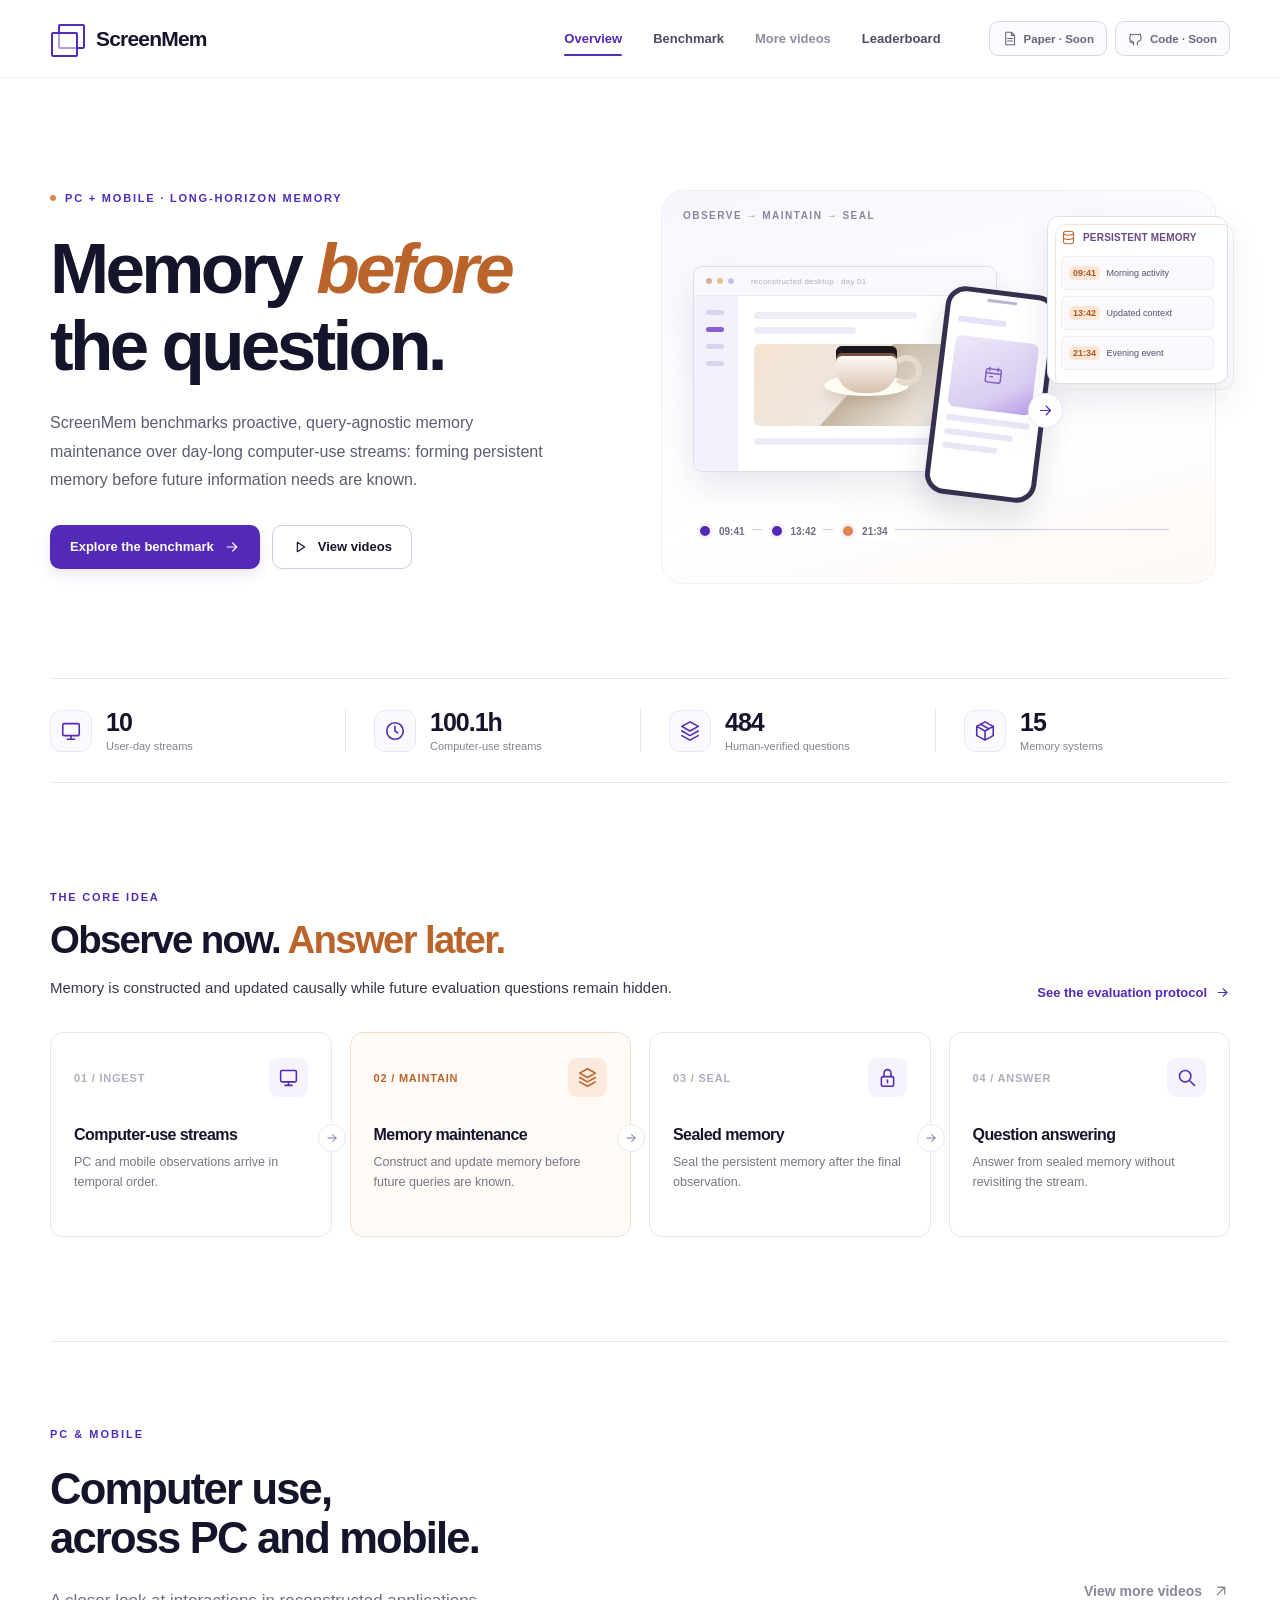
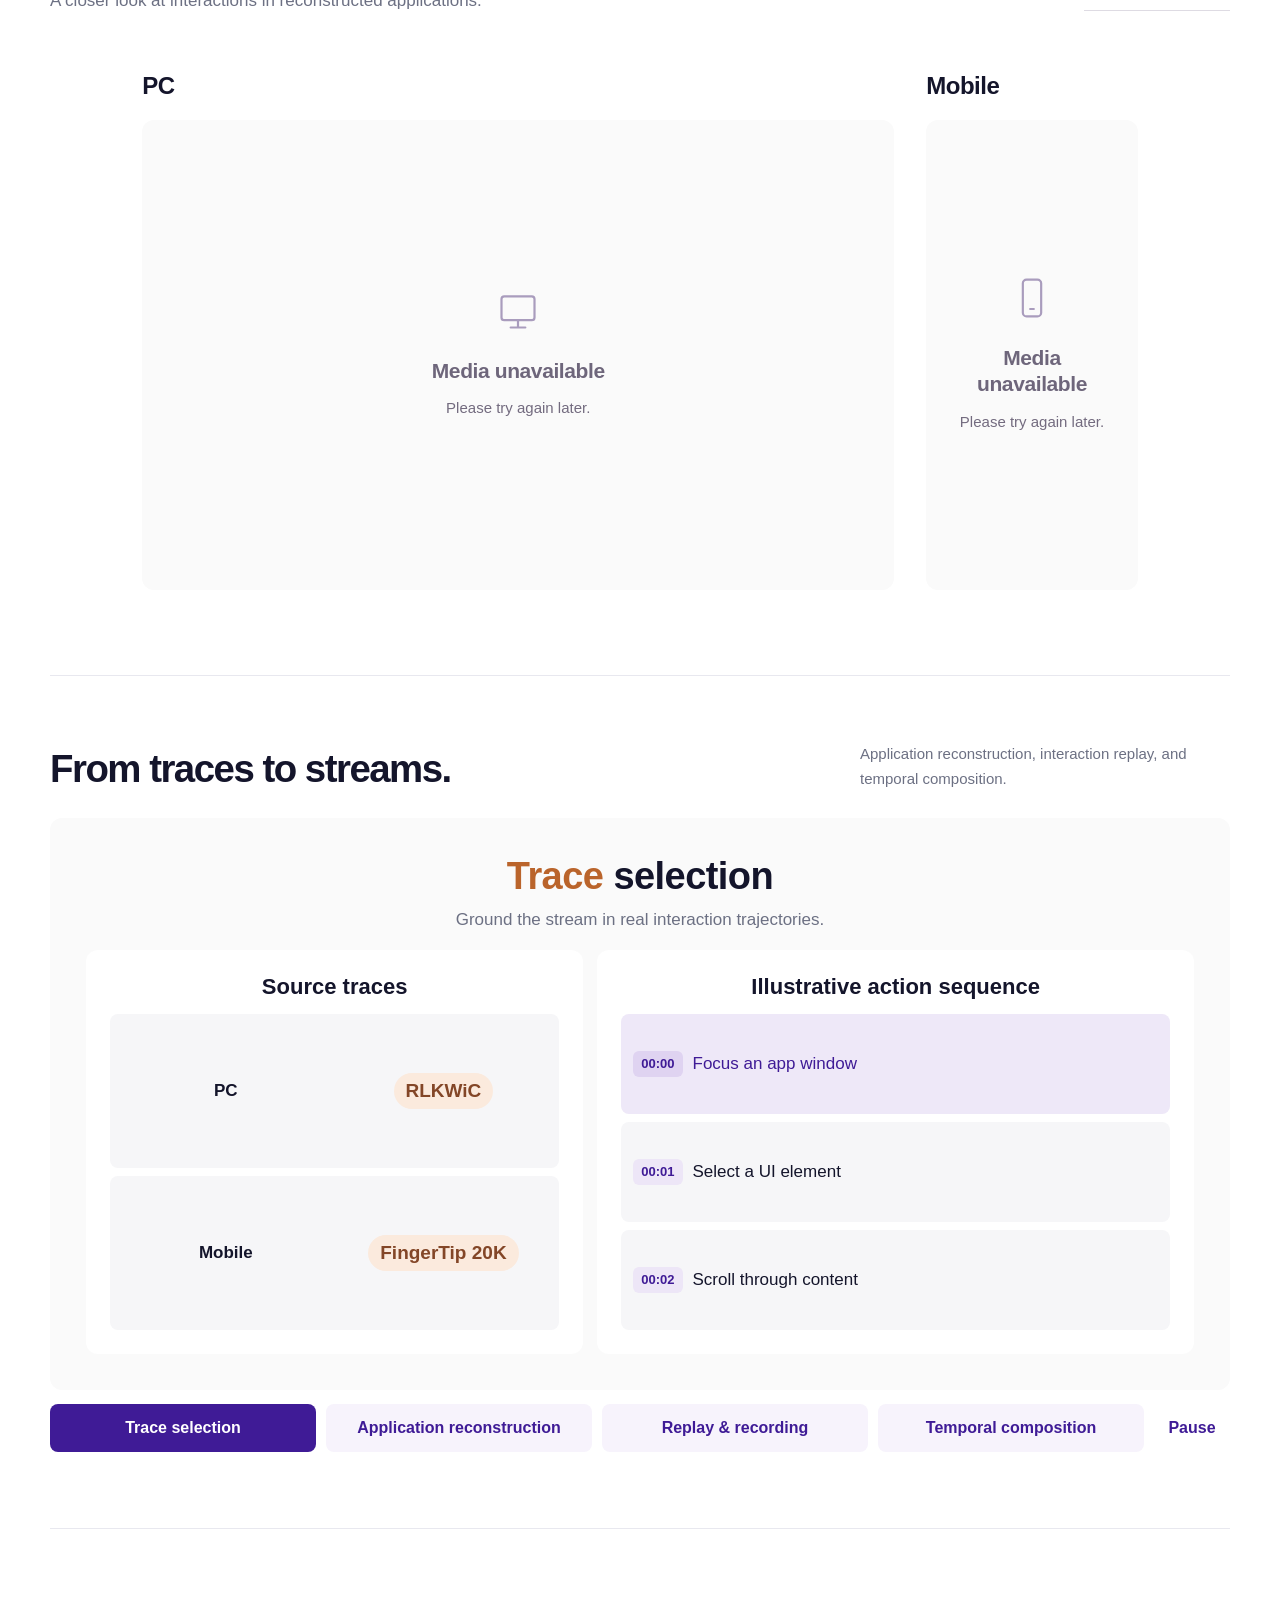
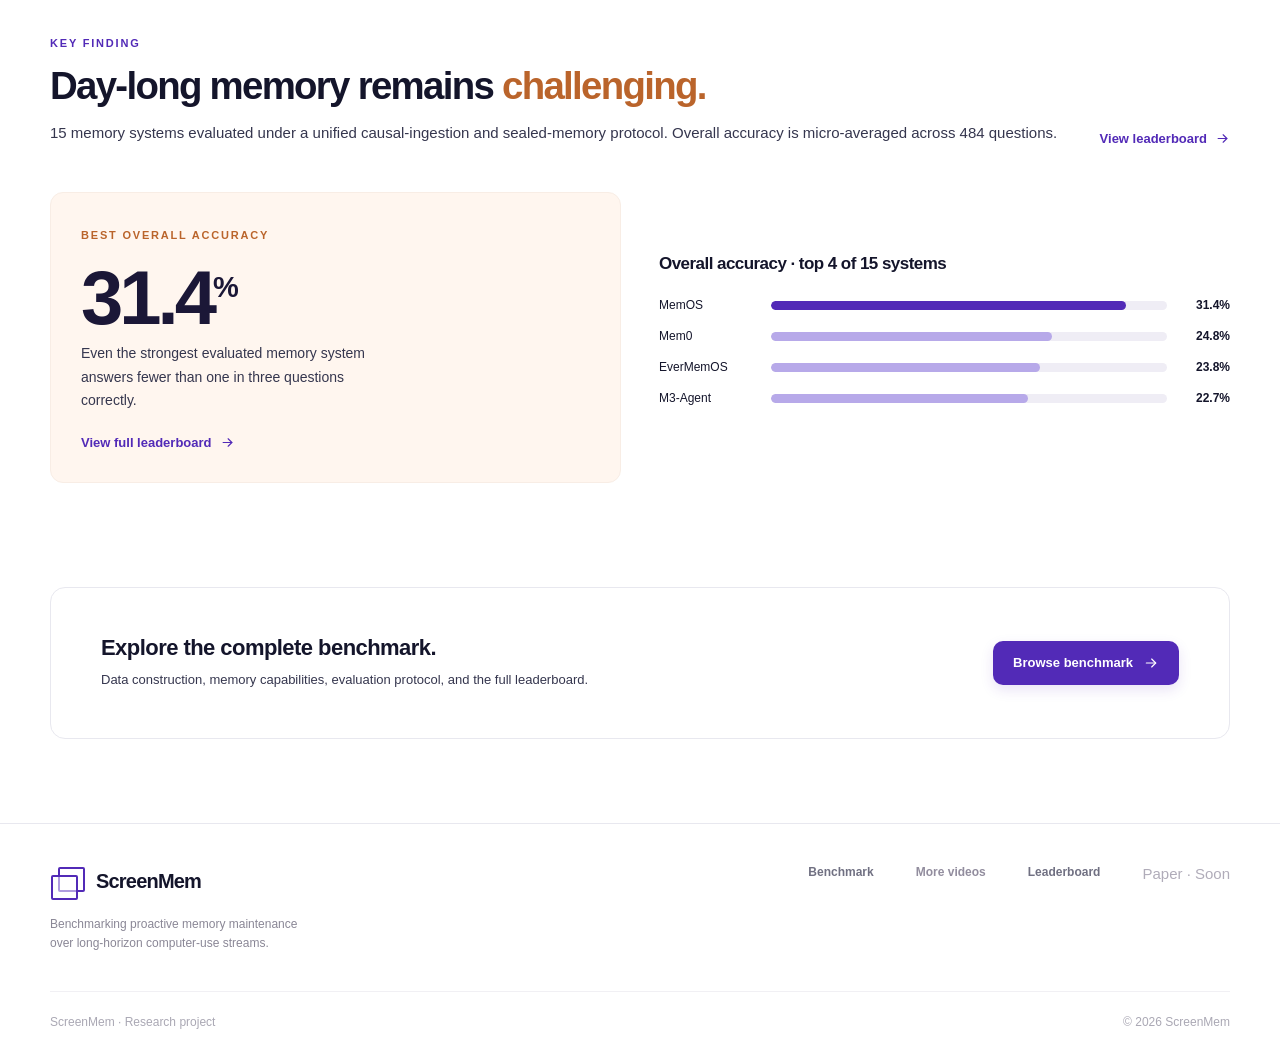
==== commit 7e198c50: "Add ScreenMem media and interactive construction walkthrough" ====
--- a/index.html
+++ b/index.html
@@ -4,7 +4,7 @@
   <meta charset="utf-8"><meta name="viewport" content="width=device-width,initial-scale=1">
   <meta name="theme-color" content="#ffffff"><meta name="description" content="ScreenMem benchmarks proactive, query-agnostic memory maintenance across long-horizon PC and mobile computer-use streams.">
   <title>ScreenMem — Proactive Memory Maintenance</title>
-  <link rel="icon" href="assets/favicon.svg" type="image/svg+xml"><link rel="stylesheet" href="styles.css?v=overview-1"><script src="media-config.js?v=overview-1" defer></script><script src="script.js?v=overview-1" defer></script>
+  <link rel="icon" href="assets/favicon.svg" type="image/svg+xml"><link rel="stylesheet" href="styles.css?v=overview-11"><script src="media-config.js?v=overview-9" defer></script><script src="script.js?v=overview-4" defer></script>
 </head>
 <body data-page="overview">
 <div id="site-header"></div>
@@ -82,11 +82,95 @@
       <h2 id="construction-video-heading">From traces to streams.</h2>
       <p>Application reconstruction, interaction replay, and temporal composition.</p>
     </div>
-    <div class="media-stage media-construction" data-media-slot="construction">
-      <div class="media-pending" data-media-pending role="status">
-        <span class="construction-sequence" aria-hidden="true"><span data-icon="document"></span><span data-icon="arrow-right"></span><span data-icon="monitor"></span><span data-icon="arrow-right"></span><span data-icon="layers"></span></span>
-        <h3>Construction walkthrough</h3>
-        <p>A video showing how source traces become reconstructed applications, replayed interactions, and composed streams.</p>
+    <div class="construction-walkthrough" data-construction-walkthrough>
+      <div class="construction-panels">
+        <section class="construction-panel" id="construction-traces" aria-labelledby="construction-traces-title">
+          <h3 id="construction-traces-title"><span class="accent">Trace</span> selection</h3>
+          <p>Ground the stream in real interaction trajectories.</p>
+          <div class="construction-grid">
+            <div class="construction-card">
+              <h4>Source traces</h4>
+              <dl class="construction-list construction-sources">
+                <div><dt>PC</dt><dd>RLKWiC</dd></div>
+                <div><dt>Mobile</dt><dd>FingerTip 20K</dd></div>
+              </dl>
+            </div>
+            <div class="construction-card">
+              <h4>Illustrative action sequence</h4>
+              <ol class="construction-list construction-trace-actions">
+                <li data-activity class="is-active"><time class="construction-time" datetime="PT0S">00:00</time><span>Focus an app window</span></li>
+                <li data-activity><time class="construction-time" datetime="PT1S">00:01</time><span>Select a UI element</span></li>
+                <li data-activity><time class="construction-time" datetime="PT2S">00:02</time><span>Scroll through content</span></li>
+              </ol>
+            </div>
+          </div>
+        </section>
+        <section class="construction-panel" id="construction-reconstruction" aria-labelledby="construction-reconstruction-title" hidden>
+          <h3 id="construction-reconstruction-title">Application <span class="accent">reconstruction</span></h3>
+          <p>Recreate the interaction semantics in virtual apps.</p>
+          <div class="construction-grid construction-device-grid">
+            <figure class="construction-card construction-device">
+              <figcaption><strong>PC</strong><span class="construction-platform">OS.js</span></figcaption>
+              <div class="construction-device-media"><img src="assets/construction-pc.webp" alt="Reconstructed desktop with a messaging window" width="1440" height="900"></div>
+            </figure>
+            <figure class="construction-card construction-device">
+              <figcaption><strong>Mobile</strong><span class="construction-platform">MobileGym-compatible apps</span></figcaption>
+              <div class="construction-device-media"><img src="assets/construction-mobile.webp" alt="Reconstructed mobile app with a search interface" width="720" height="1600"></div>
+            </figure>
+          </div>
+        </section>
+        <section class="construction-panel" id="construction-replay" aria-labelledby="construction-replay-title" hidden>
+          <h3 id="construction-replay-title">Scripted <span class="accent">replay</span></h3>
+          <p>Execute action scripts and record the device display.</p>
+          <div class="construction-grid construction-replay-grid">
+            <div class="construction-grid construction-device-grid">
+              <figure class="construction-card construction-device">
+                <figcaption><strong>PC excerpt</strong></figcaption>
+                <div class="construction-device-media"><video src="assets/construction-pc.mp4" poster="assets/construction-pc.webp" aria-label="Replayed interaction on PC" width="1440" height="900" preload="none" muted playsinline></video></div>
+              </figure>
+              <figure class="construction-card construction-device">
+                <figcaption><strong>Mobile excerpt</strong></figcaption>
+                <div class="construction-device-media"><video src="assets/construction-mobile.mp4" poster="assets/construction-mobile.webp" aria-label="Replayed interaction on mobile" width="720" height="1600" preload="none" muted playsinline></video></div>
+              </figure>
+            </div>
+            <div class="construction-card">
+              <h4>Action script</h4>
+              <ol class="construction-list">
+                <li data-activity class="is-active">Execute action</li>
+                <li data-activity>Update the display</li>
+                <li data-activity>Record frames</li>
+              </ol>
+            </div>
+          </div>
+        </section>
+        <section class="construction-panel" id="construction-composition" aria-labelledby="construction-composition-title" hidden>
+          <h3 id="construction-composition-title">Temporal <span class="accent">composition</span></h3>
+          <p>Place episodes on a user-day timeline with idle intervals.</p>
+          <div class="construction-card">
+            <h4>One reconstructed mobile user day</h4>
+            <div class="construction-strip">
+              <figure><img src="assets/construction-early.webp" alt="Food browsing excerpt" width="720" height="1600"><figcaption>+02:10</figcaption></figure>
+              <figure><img src="assets/construction-mobile.webp" alt="App search excerpt" width="720" height="1600"><figcaption>+07:03</figcaption></figure>
+              <figure><img src="assets/construction-late.webp" alt="Transport search excerpt" width="720" height="1600"><figcaption>+09:27</figcaption></figure>
+            </div>
+            <div class="construction-time-axis" aria-hidden="true">
+              <div class="construction-track">
+                <div class="construction-progress" data-construction-progress></div>
+                <span style="--offset:22%"></span><span style="--offset:71%"></span><span style="--offset:95%"></span>
+              </div>
+              <div><span>Start</span><span>+09:54</span></div>
+            </div>
+          </div>
+        </section>
+      </div>
+      <div class="construction-controls" data-construction-controls hidden>
+        <div class="construction-chapters" role="group" aria-label="Construction steps">
+          <button type="button" data-duration="4000" aria-controls="construction-traces" aria-current="step">Trace selection</button>
+          <button type="button" data-duration="4000" aria-controls="construction-reconstruction">Application reconstruction</button>
+          <button type="button" data-duration="4500" aria-controls="construction-replay">Replay &amp; recording</button>
+          <button type="button" data-duration="5000" aria-controls="construction-composition">Temporal composition</button>
+        </div>
+        <button class="construction-toggle" type="button" data-construction-toggle>Pause</button>
       </div>
     </div>
   </section>
--- a/styles.css
+++ b/styles.css
@@ -63,7 +63,7 @@
 }
 
 
-/* Examples: two uninterrupted media surfaces and one construction film. */
+/* Screen recordings and the interactive construction walkthrough. */
 .examples-intro{padding:82px 0 56px;display:flex;align-items:flex-end;justify-content:space-between;gap:36px}
 .examples-intro .eyebrow{font-size:11px;margin-bottom:25px;letter-spacing:2px}
 .examples-intro h2{font-size:clamp(32px,3.4vw,46px);letter-spacing:-1.8px;line-height:1.12;margin:0 0 24px}
@@ -73,34 +73,191 @@
 .media-download[aria-disabled="true"]{color:#8b8795;border-color:#dedbe3;cursor:default}
 .media-download:focus-visible{outline:2px solid var(--purple);outline-offset:6px}
 .media-download[href]:hover{color:var(--purple-dark);border-color:var(--purple)}
-.examples-platforms{--media-height:clamp(350px,38vw,470px);display:grid;grid-template-columns:minmax(0,1fr) minmax(0,300px);gap:32px;padding-bottom:85px}
+.examples-platforms{
+ --media-height:470px;
+ --pc-width:calc(var(--media-height) * 16 / 10);
+ --mobile-width:calc(var(--media-height) * 9 / 20);
+ display:grid;
+ grid-template-columns:minmax(0,var(--pc-width)) var(--mobile-width);
+ justify-content:center;
+ gap:32px;
+ padding-bottom:85px;
+}
 .platform-example{margin:0;min-width:0}
 .platform-example figcaption{margin:0 0 19px}
 .platform-example figcaption h3{font-size:24px;font-weight:650;letter-spacing:-.5px;margin:0}
-.media-stage{width:100%;position:relative;overflow:hidden;isolation:isolate;background:#f3f1f6;border:1px solid #e9e5ed;border-radius:12px}
+.media-stage{width:100%;position:relative;overflow:hidden;isolation:isolate;background:#fafafa;border-radius:12px}
 .media-pc,.media-mobile{height:var(--media-height)}
-.media-mobile{background:#f7f3ef;border-color:#ece5df}
 .media-pending{position:absolute;inset:0;display:flex;flex-direction:column;justify-content:center;align-items:center;text-align:center;padding:32px;max-width:100%;color:#938c9d}
 .media-pending[hidden]{display:none}
 .media-symbol{display:flex;margin-bottom:25px;color:#a99cbd}
 .media-symbol svg{width:44px;height:44px;stroke-width:1.2}
-.media-mobile .media-symbol{color:#bba38d}
 .media-pending :is(h3,h4){font-size:21px;font-weight:600;letter-spacing:-.4px;color:#6e667b;margin:0 0 12px;line-height:1.25}
 .media-pending p{max-width:340px;font-size:15px;color:#736b7f;line-height:1.65;margin:0}
 .media-format{font-size:13px;line-height:1.5;color:#81778f;margin-top:24px}
 .media-mobile .media-pending{padding:26px}
 .media-mobile .media-pending :is(h3,h4){max-width:200px}
-.example-media{display:block;position:absolute;inset:0;width:100%;height:100%;object-fit:contain;opacity:0;background:#15131a}
+.example-media{display:block;position:absolute;inset:0;width:100%;height:100%;object-fit:cover;opacity:0}
 .media-stage.has-media .example-media{opacity:1}
-.construction-section{padding:66px 0 96px;border-top:1px solid var(--line)}
-.construction-intro{display:flex;align-items:flex-end;justify-content:space-between;gap:40px;margin-bottom:34px}
+.construction-section{padding:66px 0 76px;border-top:1px solid var(--line)}
+.construction-intro{display:flex;align-items:flex-end;justify-content:space-between;gap:40px;margin-bottom:26px}
 .construction-intro h2{font-size:clamp(30px,3vw,40px);margin:0;font-weight:700;letter-spacing:-1.5px}
 .construction-intro p{max-width:370px;font-size:15px;line-height:1.65;color:var(--muted);margin:0}
-.media-construction{aspect-ratio:16/8;background:#f5f4f6;border-color:#e7e4ea}
-.media-construction .media-pending p{max-width:470px}
-.construction-sequence{display:flex;align-items:center;gap:25px;margin-bottom:27px;color:#aaa1b7}
-.construction-sequence svg{height:34px;width:34px;stroke-width:1.2}
-.construction-sequence>span:nth-child(even) svg{height:19px;width:19px;color:#c7c0d0}
+.construction-panels{
+ display:grid;
+ padding:clamp(16px,3vw,36px);
+ border-radius:12px;
+ background:#fafafa;
+}
+.construction-panel{grid-area:1/1;display:flex;flex-direction:column;min-width:0}
+.construction-panel[hidden]{display:flex;visibility:hidden}
+.construction-panel h3{margin:0 0 8px;font-size:clamp(28px,3.4vw,38px);line-height:1.18}
+.construction-panel>p{margin:0 0 18px;color:var(--muted);font-size:clamp(15px,1.6vw,17px);line-height:1.5}
+.construction-panel>.construction-grid,.construction-panel>.construction-card{flex:1}
+#construction-traces,#construction-replay{text-align:center}
+#construction-replay ol>li{justify-content:center}
+.construction-grid{display:grid;grid-template-columns:minmax(0,1fr) minmax(0,1.2fr);gap:14px;min-width:0}
+.construction-device-grid{grid-template-columns:minmax(0,1.65fr) minmax(0,1fr)}
+.construction-replay-grid{grid-template-columns:minmax(0,2.4fr) minmax(0,1fr)}
+.construction-card{display:flex;flex-direction:column;min-width:0;margin:0;padding:clamp(12px,2vw,24px);border-radius:12px;background:white}
+.construction-card h4{font-size:clamp(17px,1.85vw,22px);margin:0 0 14px}
+.construction-list{display:grid;flex:1;grid-auto-rows:minmax(44px,1fr);gap:8px;list-style:none;padding:0;margin:0}
+.construction-list>li,.construction-sources>div{
+ display:flex;
+ align-items:center;
+ gap:10px;
+ padding:10px 12px;
+ background:#f6f6f8;
+ border-radius:8px;
+ font-size:clamp(15px,1.6vw,17px);
+ line-height:1.3;
+}
+.construction-list>.is-active{background:#eee8f8;color:var(--purple-dark)}
+.construction-sources>div{
+ display:grid;
+ grid-template-columns:repeat(2,minmax(0,1fr));
+ justify-items:center;
+}
+.construction-sources dt{font-weight:650}
+.construction-sources dd{
+ margin:0;
+ padding:6px clamp(6px,1.1vw,12px);
+ background:#fbeadd;
+ color:#834627;
+ border-radius:999px;
+ font-size:clamp(14px,1.6vw,19px);
+ font-weight:700;
+ text-align:center;
+}
+.construction-time,.construction-strip figcaption,.construction-time-axis{font-variant-numeric:tabular-nums}
+.construction-trace-actions>li{
+ display:grid;
+ grid-template-columns:auto minmax(0,1fr);
+ text-align:left;
+}
+.construction-time{
+ padding:5px 8px;
+ border-radius:6px;
+ background:#ede6f7;
+ color:var(--purple-dark);
+ font-size:13px;
+ font-weight:650;
+}
+.construction-trace-actions>.is-active .construction-time{background:#dfd3f1}
+.construction-device figcaption{display:grid;align-content:start;gap:4px;font-size:clamp(16px,1.75vw,20px);margin-bottom:12px}
+.construction-device figcaption span{color:var(--muted);font-size:clamp(13px,1.4vw,15px)}
+.construction-device .construction-platform{
+ justify-self:start;
+ max-width:100%;
+ color:#834627;
+ font-weight:650;
+ text-align:left;
+ overflow-wrap:anywhere;
+}
+.construction-platform::before{
+ content:"";
+ display:inline-block;
+ width:1em;
+ height:1em;
+ margin-inline-end:7px;
+ vertical-align:-.12em;
+ border-radius:50%;
+ background:radial-gradient(circle,#bd744a 30%,#fbeadd 33%);
+}
+.construction-device-media{display:flex;align-items:center;justify-content:center;height:clamp(148px,33vw,300px);margin-block:auto;overflow:hidden}
+.construction-replay-grid .construction-device-media{height:clamp(134px,25vw,260px)}
+.construction-device-media img,.construction-device-media video{
+ display:block;
+ min-width:0;
+ width:auto;
+ height:auto;
+ max-width:100%;
+ max-height:100%;
+ border-radius:8px;
+}
+.construction-strip{display:grid;flex:1;align-items:center;grid-template-columns:repeat(3,minmax(0,1fr));gap:12px;text-align:center}
+.construction-strip figure{margin:0;min-width:0}
+.construction-strip img{
+ display:block;
+ width:auto;
+ height:clamp(124px,25vw,240px);
+ max-width:100%;
+ object-fit:contain;
+ border-radius:8px;
+ margin:0 auto 6px;
+}
+.construction-strip figcaption,.construction-time-axis{font-size:13px;color:var(--muted)}
+.construction-time-axis{margin-top:12px}
+.construction-time-axis>div:last-child{display:flex;justify-content:space-between;margin-top:6px}
+.construction-track{position:relative;height:6px;border-radius:20px;background:#e2dfe8}
+.construction-progress{
+ position:absolute;
+ inset:0;
+ border-radius:inherit;
+ background:var(--purple);
+ transform:scaleX(var(--progress,0));
+ transform-origin:left;
+}
+.construction-track span{
+ position:absolute;
+ inset-inline-start:var(--offset);
+ top:50%;
+ transform:translate(-50%,-50%);
+ width:10px;
+ height:10px;
+ border-radius:50%;
+ background:#c88e66;
+}
+.construction-controls{display:flex;align-items:stretch;gap:10px;margin-top:14px}
+.construction-controls[hidden]{display:none}
+.construction-chapters{
+ display:grid;
+ grid-template-columns:repeat(4,minmax(0,1fr));
+ flex:1;
+ min-width:0;
+ gap:10px;
+}
+.construction-chapters button,.construction-toggle{
+ min-height:48px;
+ padding:10px 12px;
+ border:0;
+ border-radius:8px;
+ background:#f7f3fc;
+ color:var(--purple-dark);
+ font:inherit;
+ font-size:clamp(14px,1.4vw,16px);
+ font-weight:650;
+ line-height:1.35;
+ cursor:pointer;
+}
+.construction-chapters button:hover,.construction-toggle:hover{background:#eee8f8}
+.construction-chapters button[aria-current="step"]{background:var(--purple-dark);color:#fff}
+.construction-toggle{flex:0 0 76px;inline-size:76px;align-self:start;background:transparent}
+.construction-chapters button:focus-visible,.construction-toggle:focus-visible{outline:2px solid var(--purple-dark);outline-offset:3px}
+@media(max-width:680px){
+ .construction-replay-grid{grid-template-columns:minmax(0,1fr)}
+ .construction-replay-grid>.construction-card .construction-list{grid-template-columns:repeat(3,minmax(0,1fr))}
+}
 
 /* Use normal prose and open columns for supporting research content. */
 .construction-steps{margin-top:34px}
@@ -111,20 +268,30 @@
 .chart-panel .chart-sub{font-size:13px;color:var(--muted);line-height:1.7}
 .figure-frame figcaption{font-size:13px}
 .footer-bottom{font-size:12px}
+@media(max-width:1100px){
+ .examples-platforms{--media-height:350px;gap:24px}
+}
 @media(max-width:1000px){
  .examples-intro{display:block;padding-top:64px}
  .media-download{margin:24px 0 0}
- .examples-platforms{grid-template-columns:minmax(0,1fr) minmax(0,240px);gap:24px}
  .media-mobile .media-pending{padding:20px}
  .construction-intro{display:block}
  .construction-intro p{max-width:none;margin-top:16px}
+}
+@media(max-width:800px){
+ .examples-platforms{
+  --media-height:320px;
+  grid-template-columns:minmax(0,var(--pc-width));
+  gap:28px;
+  padding-bottom:48px;
+ }
+ .platform-mobile{width:var(--mobile-width);justify-self:center}
 }
 @media(max-width:590px){
  .examples-intro{padding:48px 0 40px}
  .examples-intro h2{font-size:32px;letter-spacing:-1.5px}
  .examples-intro p{font-size:15px}
  .media-download{font-size:13px}
- .examples-platforms{--media-height:320px;grid-template-columns:minmax(0,1fr) minmax(0,1fr);gap:14px;padding-bottom:48px}
  .platform-example figcaption h3{font-size:19px}
  .platform-example figcaption{margin-bottom:13px}
  .media-pending,.media-mobile .media-pending{padding:14px}
@@ -137,12 +304,13 @@
  .construction-intro{margin-bottom:25px}
  .construction-intro h2{font-size:29px}
  .construction-intro p{font-size:14px}
- .media-construction{aspect-ratio:4/3;min-height:250px}
- .media-construction .media-pending{padding:25px}
- .media-construction .media-pending :is(h3,h4){font-size:19px}
- .media-construction .media-pending p{font-size:13px}
- .construction-sequence{gap:17px;margin-bottom:23px}
- .construction-sequence svg{width:27px;height:27px}
+ .media-pc .example-media{object-fit:contain}
+ .construction-panel>.construction-grid:not(.construction-device-grid){grid-template-columns:minmax(0,1fr)}
+ .construction-replay-grid>.construction-card .construction-list>li{padding:8px;font-size:12px}
+ .construction-panel h3{font-size:25px;overflow-wrap:anywhere}
+ .construction-strip img{height:clamp(124px,42vw,188px)}
+ .construction-chapters{grid-template-columns:repeat(2,minmax(0,1fr));flex-basis:100%}
+ .construction-controls{flex-wrap:wrap;justify-content:flex-end}
 }
 
 /* More videos is an external collection shared by the navigation and overview. */
